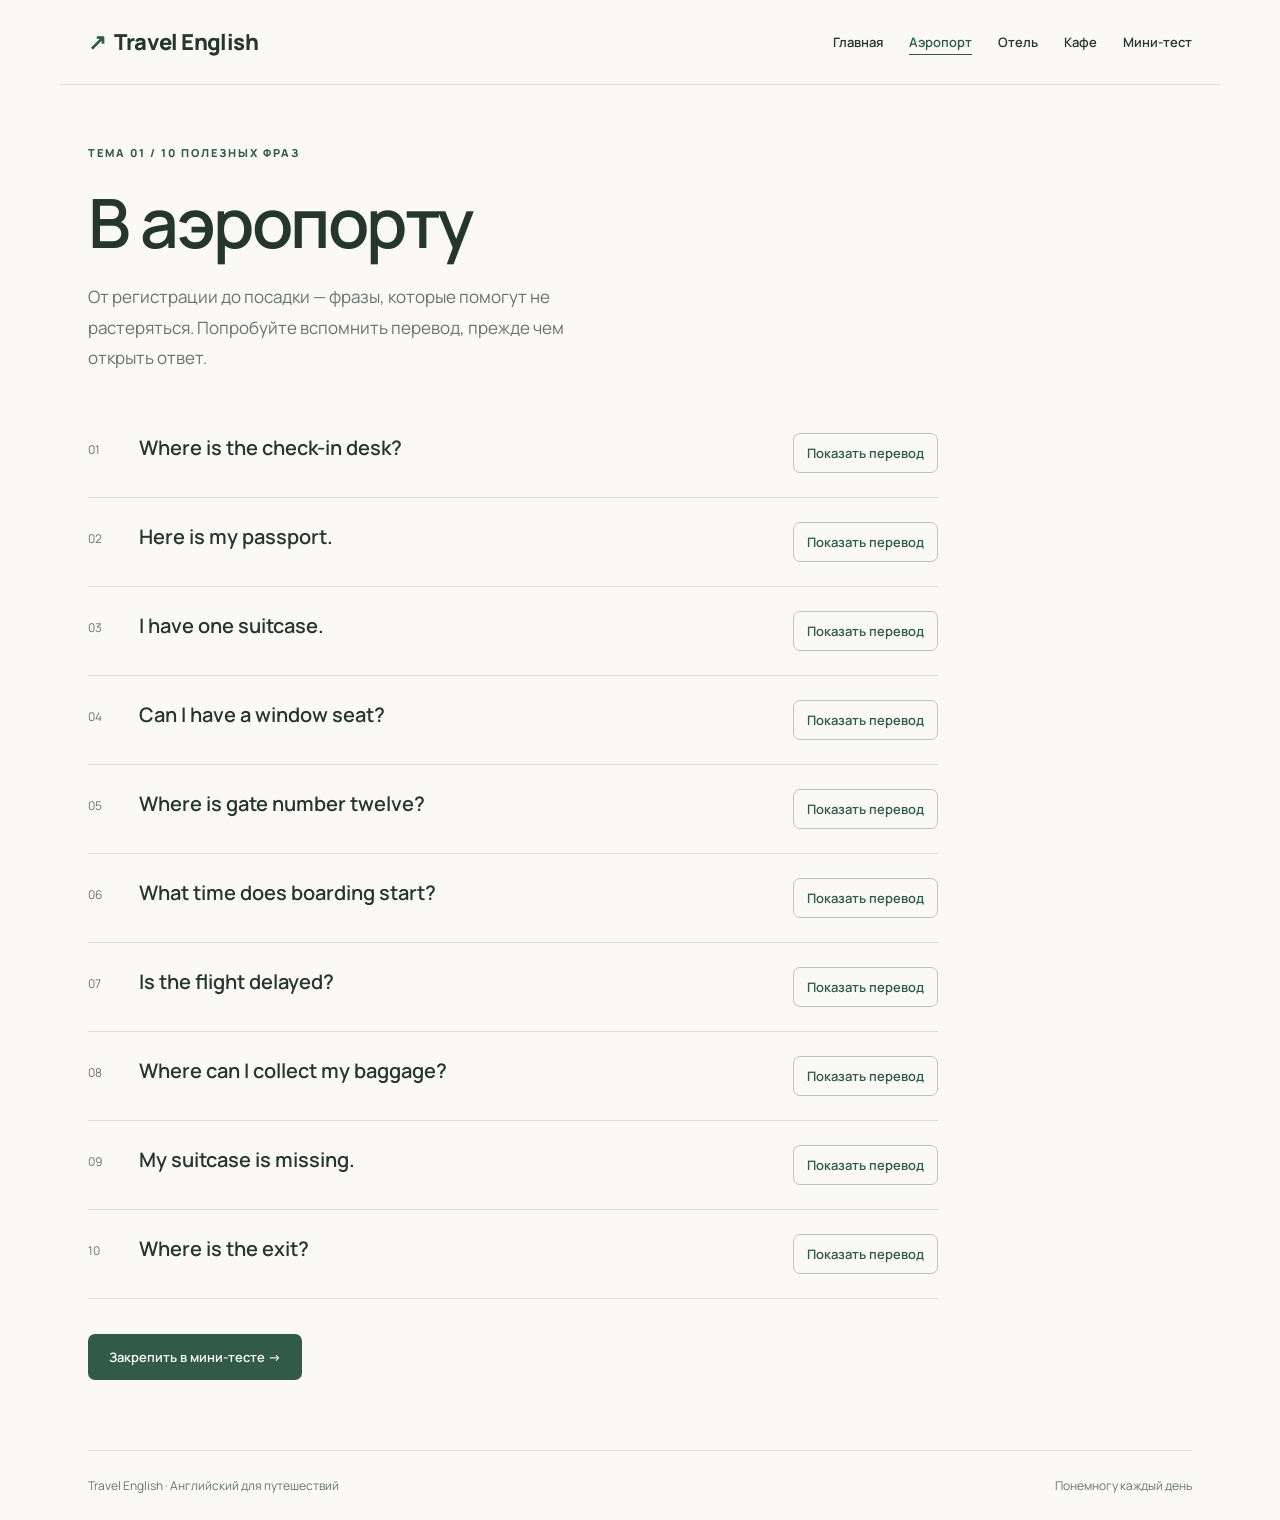
==== airport.html @ 68a7981a "Publish Travel English website" ====
<!doctype html><html lang="ru"><head><meta charset="utf-8"><meta name="viewport" content="width=device-width,initial-scale=1"><meta name="description" content="Полезные английские фразы для путешествий с переводом и мини-тестом."><title>В аэропорту · Travel English</title><link rel="stylesheet" href="style.css"><script src="analytics.js" defer></script><script src="app.js" defer></script></head><body><header><a class="brand" href="index.html"><span>↗</span>Travel English</a><nav aria-label="Главная навигация"><a href="index.html">Главная</a><a href="airport.html" aria-current="page">Аэропорт</a><a href="hotel.html">Отель</a><a href="cafe.html">Кафе</a><a href="quiz.html">Мини-тест</a></nav></header><main><span class="eyebrow">Тема 01 / 10 полезных фраз</span><h1>В аэропорту</h1><p class="lead">От регистрации до посадки — фразы, которые помогут не растеряться. Попробуйте вспомнить перевод, прежде чем открыть ответ.</p><div class="phrase-list"><article class="phrase"><span class="n">01</span><div><div class="english" lang="en">Where is the check-in desk?</div><div class="translation" id="translation-1" hidden>Где стойка регистрации?</div></div><button type="button" data-translation="translation-1" data-phrase="airport-1" aria-controls="translation-1" aria-expanded="false">Показать перевод</button></article><article class="phrase"><span class="n">02</span><div><div class="english" lang="en">Here is my passport.</div><div class="translation" id="translation-2" hidden>Вот мой паспорт.</div></div><button type="button" data-translation="translation-2" data-phrase="airport-2" aria-controls="translation-2" aria-expanded="false">Показать перевод</button></article><article class="phrase"><span class="n">03</span><div><div class="english" lang="en">I have one suitcase.</div><div class="translation" id="translation-3" hidden>У меня один чемодан.</div></div><button type="button" data-translation="translation-3" data-phrase="airport-3" aria-controls="translation-3" aria-expanded="false">Показать перевод</button></article><article class="phrase"><span class="n">04</span><div><div class="english" lang="en">Can I have a window seat?</div><div class="translation" id="translation-4" hidden>Можно место у окна?</div></div><button type="button" data-translation="translation-4" data-phrase="airport-4" aria-controls="translation-4" aria-expanded="false">Показать перевод</button></article><article class="phrase"><span class="n">05</span><div><div class="english" lang="en">Where is gate number twelve?</div><div class="translation" id="translation-5" hidden>Где выход номер двенадцать?</div></div><button type="button" data-translation="translation-5" data-phrase="airport-5" aria-controls="translation-5" aria-expanded="false">Показать перевод</button></article><article class="phrase"><span class="n">06</span><div><div class="english" lang="en">What time does boarding start?</div><div class="translation" id="translation-6" hidden>Во сколько начинается посадка?</div></div><button type="button" data-translation="translation-6" data-phrase="airport-6" aria-controls="translation-6" aria-expanded="false">Показать перевод</button></article><article class="phrase"><span class="n">07</span><div><div class="english" lang="en">Is the flight delayed?</div><div class="translation" id="translation-7" hidden>Рейс задерживается?</div></div><button type="button" data-translation="translation-7" data-phrase="airport-7" aria-controls="translation-7" aria-expanded="false">Показать перевод</button></article><article class="phrase"><span class="n">08</span><div><div class="english" lang="en">Where can I collect my baggage?</div><div class="translation" id="translation-8" hidden>Где я могу получить багаж?</div></div><button type="button" data-translation="translation-8" data-phrase="airport-8" aria-controls="translation-8" aria-expanded="false">Показать перевод</button></article><article class="phrase"><span class="n">09</span><div><div class="english" lang="en">My suitcase is missing.</div><div class="translation" id="translation-9" hidden>Мой чемодан пропал.</div></div><button type="button" data-translation="translation-9" data-phrase="airport-9" aria-controls="translation-9" aria-expanded="false">Показать перевод</button></article><article class="phrase"><span class="n">10</span><div><div class="english" lang="en">Where is the exit?</div><div class="translation" id="translation-10" hidden>Где выход?</div></div><button type="button" data-translation="translation-10" data-phrase="airport-10" aria-controls="translation-10" aria-expanded="false">Показать перевод</button></article></div><a class="button" href="quiz.html">Закрепить в мини-тесте →</a></main><footer><span>Travel English · Английский для путешествий</span><span>Понемногу каждый день</span></footer></body></html>
---- style.css ----
@import url('https://fonts.googleapis.com/css2?family=Manrope:wght@400;500;600;700;800&display=swap');:root{--ink:#25362e;--muted:#68746b;--paper:#faf9f5;--green:#315b46;--line:#dedfd5}*{box-sizing:border-box}body{margin:0;background:var(--paper);color:var(--ink);font-family:Manrope,Arial,sans-serif}a{color:inherit;text-decoration:none}header{max-width:1160px;margin:auto;padding:27px 28px;display:flex;align-items:center;justify-content:space-between;border-bottom:1px solid var(--line);gap:24px}.brand{font-weight:800;letter-spacing:-.6px;font-size:22px}.brand span{color:var(--green);margin-right:9px}nav{display:flex;gap:26px;font-size:13px;font-weight:600;flex-wrap:wrap}nav a[aria-current]{color:var(--green);text-decoration:underline;text-underline-offset:7px}main{max-width:1160px;margin:auto;padding:55px 28px 70px}.eyebrow{text-transform:uppercase;letter-spacing:2px;font-size:11px;font-weight:800;color:var(--green)}h1{font-size:clamp(36px,5.7vw,68px);line-height:1.12;letter-spacing:-2.5px;font-weight:600;margin:22px 0}h2{font-size:30px;font-weight:600;letter-spacing:-1px}.lead{font-size:17px;line-height:1.8;color:var(--muted);max-width:540px}.hero{display:grid;grid-template-columns:1.25fr 1fr;gap:65px;align-items:center;padding:20px 0 70px}.button,button{background:var(--green);color:white;border:0;border-radius:7px;padding:14px 21px;font:600 13px Manrope,Arial;cursor:pointer;display:inline-block}.button:hover,button:hover{background:#224332}button:focus-visible,a:focus-visible{outline:3px solid #dfad51;outline-offset:4px}.hero .button{margin-top:18px}.passport{background:#e6ecdf;border-radius:120px 120px 16px 16px;padding:55px 35px 35px;min-height:345px;position:relative;transform:rotate(3deg);text-align:center}.passport .plane{font-size:90px;color:var(--green)}.passport .ticket{background:var(--paper);padding:22px;margin-top:30px;text-align:left;border-radius:9px;border:1px dashed #b1bba6;transform:rotate(-5deg)}.ticket strong{display:block;font-size:22px;margin:10px 0}.ticket small{font-size:10px;letter-spacing:2px}.section-top{display:flex;justify-content:space-between;align-items:center;border-top:1px solid var(--line);padding-top:24px}.section-top span,.small{font-size:13px;color:var(--muted)}.cards{display:grid;grid-template-columns:repeat(3,1fr);gap:20px;margin:22px 0 45px}.card{border:1px solid var(--line);border-radius:10px;padding:27px;transition:transform .2s,background .2s}.card:hover{transform:translateY(-4px);background:#f0f2e9}.card .icon{font-size:34px;margin:23px 0}.card h3{font-size:23px;font-weight:600;margin:15px 0}.card p{font-size:14px;line-height:1.7;color:var(--muted);min-height:65px}.card .link{font-size:13px;font-weight:700}.test-banner{background:#e9edde;border-radius:10px;padding:30px;display:flex;gap:24px;justify-content:space-between;align-items:center}.test-banner h2{margin:0 0 10px}.test-banner p{margin:0;color:var(--muted);line-height:1.6}footer{max-width:1104px;margin:auto;padding:26px 0;border-top:1px solid var(--line);display:flex;justify-content:space-between;font-size:12px;color:var(--muted)}.phrase-list{max-width:850px;margin:35px 0}.phrase{display:grid;grid-template-columns:35px 1fr auto;gap:16px;padding:24px 0;border-bottom:1px solid var(--line);align-items:start}.phrase .n{font-size:12px;color:var(--muted);padding-top:8px}.english{font-size:20px;font-weight:600;line-height:1.5}.translation{color:var(--muted);margin-top:10px;line-height:1.5}.phrase button{background:transparent;color:var(--green);border:1px solid #bbc7b6;padding:10px 13px;white-space:nowrap}.phrase button:hover{background:#e9edde}.quiz{max-width:730px;margin-top:35px}.question{border-bottom:1px solid var(--line);padding:20px 0}.question h3{font-size:18px}.option{display:block;border:1px solid var(--line);border-radius:6px;padding:14px;margin:10px 0;cursor:pointer;font-size:14px}.option:has(input:checked){border-color:var(--green);background:#e9edde}.option input{margin-right:12px;accent-color:var(--green)}.result{margin-top:25px;padding:22px;background:#e9edde;border-radius:8px;line-height:1.8}.error{color:#9b3535} [hidden]{display:none!important}@media(max-width:760px){header{align-items:flex-start;flex-direction:column;gap:18px}nav{gap:18px}.hero{grid-template-columns:1fr;gap:30px;padding-bottom:35px}.passport{min-height:260px;max-width:360px;margin:auto;width:100%}.passport .plane{font-size:65px}.cards{grid-template-columns:1fr}.card p{min-height:0}.test-banner{align-items:flex-start;flex-direction:column}.phrase{grid-template-columns:24px 1fr}.phrase button{grid-column:2;justify-self:start}footer{margin:0 28px;gap:20px}main{padding-top:30px}h1{letter-spacing:-1.5px}}
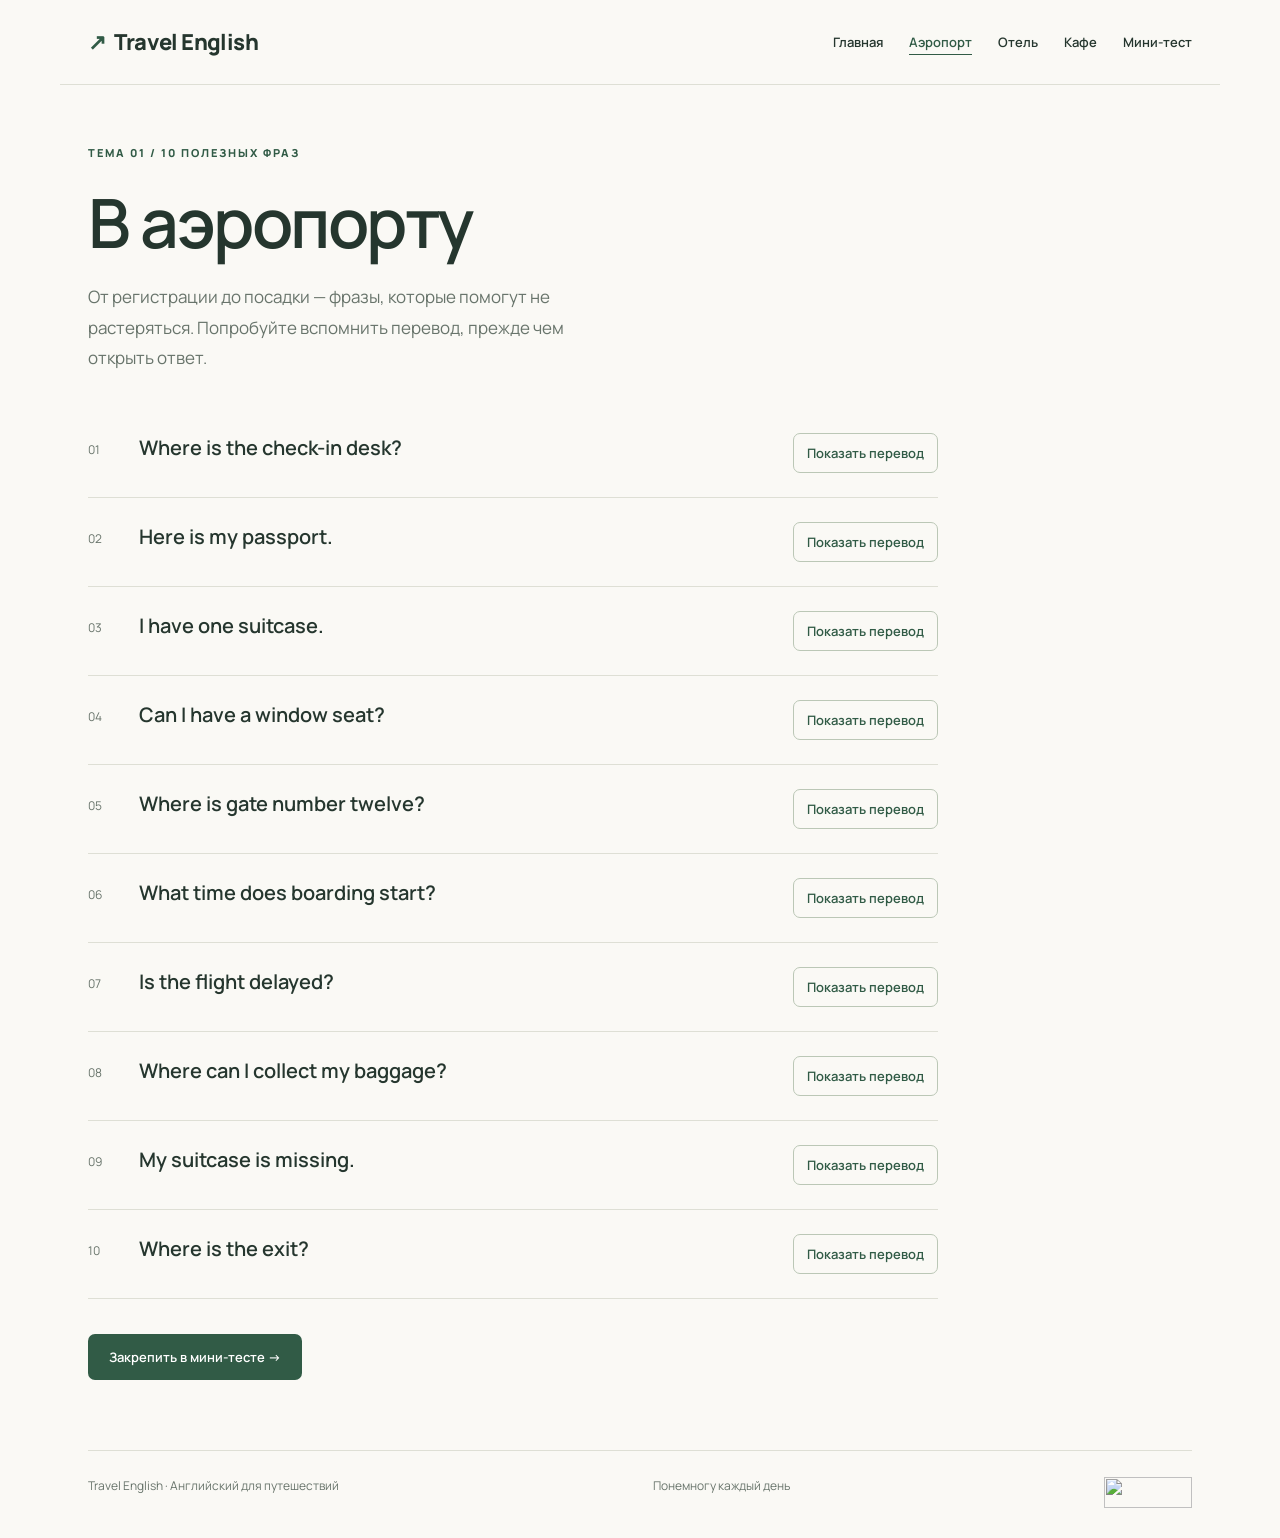
==== commit 09662aa9: "Add LiveInternet counter to all five pages" ====
--- a/airport.html
+++ b/airport.html
@@ -1 +1,10 @@
-<!doctype html><html lang="ru"><head><meta charset="utf-8"><meta name="viewport" content="width=device-width,initial-scale=1"><meta name="description" content="Полезные английские фразы для путешествий с переводом и мини-тестом."><title>В аэропорту · Travel English</title><link rel="stylesheet" href="style.css"><script src="analytics.js" defer></script><script src="app.js" defer></script></head><body><header><a class="brand" href="index.html"><span>↗</span>Travel English</a><nav aria-label="Главная навигация"><a href="index.html">Главная</a><a href="airport.html" aria-current="page">Аэропорт</a><a href="hotel.html">Отель</a><a href="cafe.html">Кафе</a><a href="quiz.html">Мини-тест</a></nav></header><main><span class="eyebrow">Тема 01 / 10 полезных фраз</span><h1>В аэропорту</h1><p class="lead">От регистрации до посадки — фразы, которые помогут не растеряться. Попробуйте вспомнить перевод, прежде чем открыть ответ.</p><div class="phrase-list"><article class="phrase"><span class="n">01</span><div><div class="english" lang="en">Where is the check-in desk?</div><div class="translation" id="translation-1" hidden>Где стойка регистрации?</div></div><button type="button" data-translation="translation-1" data-phrase="airport-1" aria-controls="translation-1" aria-expanded="false">Показать перевод</button></article><article class="phrase"><span class="n">02</span><div><div class="english" lang="en">Here is my passport.</div><div class="translation" id="translation-2" hidden>Вот мой паспорт.</div></div><button type="button" data-translation="translation-2" data-phrase="airport-2" aria-controls="translation-2" aria-expanded="false">Показать перевод</button></article><article class="phrase"><span class="n">03</span><div><div class="english" lang="en">I have one suitcase.</div><div class="translation" id="translation-3" hidden>У меня один чемодан.</div></div><button type="button" data-translation="translation-3" data-phrase="airport-3" aria-controls="translation-3" aria-expanded="false">Показать перевод</button></article><article class="phrase"><span class="n">04</span><div><div class="english" lang="en">Can I have a window seat?</div><div class="translation" id="translation-4" hidden>Можно место у окна?</div></div><button type="button" data-translation="translation-4" data-phrase="airport-4" aria-controls="translation-4" aria-expanded="false">Показать перевод</button></article><article class="phrase"><span class="n">05</span><div><div class="english" lang="en">Where is gate number twelve?</div><div class="translation" id="translation-5" hidden>Где выход номер двенадцать?</div></div><button type="button" data-translation="translation-5" data-phrase="airport-5" aria-controls="translation-5" aria-expanded="false">Показать перевод</button></article><article class="phrase"><span class="n">06</span><div><div class="english" lang="en">What time does boarding start?</div><div class="translation" id="translation-6" hidden>Во сколько начинается посадка?</div></div><button type="button" data-translation="translation-6" data-phrase="airport-6" aria-controls="translation-6" aria-expanded="false">Показать перевод</button></article><article class="phrase"><span class="n">07</span><div><div class="english" lang="en">Is the flight delayed?</div><div class="translation" id="translation-7" hidden>Рейс задерживается?</div></div><button type="button" data-translation="translation-7" data-phrase="airport-7" aria-controls="translation-7" aria-expanded="false">Показать перевод</button></article><article class="phrase"><span class="n">08</span><div><div class="english" lang="en">Where can I collect my baggage?</div><div class="translation" id="translation-8" hidden>Где я могу получить багаж?</div></div><button type="button" data-translation="translation-8" data-phrase="airport-8" aria-controls="translation-8" aria-expanded="false">Показать перевод</button></article><article class="phrase"><span class="n">09</span><div><div class="english" lang="en">My suitcase is missing.</div><div class="translation" id="translation-9" hidden>Мой чемодан пропал.</div></div><button type="button" data-translation="translation-9" data-phrase="airport-9" aria-controls="translation-9" aria-expanded="false">Показать перевод</button></article><article class="phrase"><span class="n">10</span><div><div class="english" lang="en">Where is the exit?</div><div class="translation" id="translation-10" hidden>Где выход?</div></div><button type="button" data-translation="translation-10" data-phrase="airport-10" aria-controls="translation-10" aria-expanded="false">Показать перевод</button></article></div><a class="button" href="quiz.html">Закрепить в мини-тесте →</a></main><footer><span>Travel English · Английский для путешествий</span><span>Понемногу каждый день</span></footer></body></html>+<!doctype html><html lang="ru"><head><meta charset="utf-8"><meta name="viewport" content="width=device-width,initial-scale=1"><meta name="description" content="Полезные английские фразы для путешествий с переводом и мини-тестом."><title>В аэропорту · Travel English</title><link rel="stylesheet" href="style.css"><script src="analytics.js" defer></script><script src="app.js" defer></script></head><body><header><a class="brand" href="index.html"><span>↗</span>Travel English</a><nav aria-label="Главная навигация"><a href="index.html">Главная</a><a href="airport.html" aria-current="page">Аэропорт</a><a href="hotel.html">Отель</a><a href="cafe.html">Кафе</a><a href="quiz.html">Мини-тест</a></nav></header><main><span class="eyebrow">Тема 01 / 10 полезных фраз</span><h1>В аэропорту</h1><p class="lead">От регистрации до посадки — фразы, которые помогут не растеряться. Попробуйте вспомнить перевод, прежде чем открыть ответ.</p><div class="phrase-list"><article class="phrase"><span class="n">01</span><div><div class="english" lang="en">Where is the check-in desk?</div><div class="translation" id="translation-1" hidden>Где стойка регистрации?</div></div><button type="button" data-translation="translation-1" data-phrase="airport-1" aria-controls="translation-1" aria-expanded="false">Показать перевод</button></article><article class="phrase"><span class="n">02</span><div><div class="english" lang="en">Here is my passport.</div><div class="translation" id="translation-2" hidden>Вот мой паспорт.</div></div><button type="button" data-translation="translation-2" data-phrase="airport-2" aria-controls="translation-2" aria-expanded="false">Показать перевод</button></article><article class="phrase"><span class="n">03</span><div><div class="english" lang="en">I have one suitcase.</div><div class="translation" id="translation-3" hidden>У меня один чемодан.</div></div><button type="button" data-translation="translation-3" data-phrase="airport-3" aria-controls="translation-3" aria-expanded="false">Показать перевод</button></article><article class="phrase"><span class="n">04</span><div><div class="english" lang="en">Can I have a window seat?</div><div class="translation" id="translation-4" hidden>Можно место у окна?</div></div><button type="button" data-translation="translation-4" data-phrase="airport-4" aria-controls="translation-4" aria-expanded="false">Показать перевод</button></article><article class="phrase"><span class="n">05</span><div><div class="english" lang="en">Where is gate number twelve?</div><div class="translation" id="translation-5" hidden>Где выход номер двенадцать?</div></div><button type="button" data-translation="translation-5" data-phrase="airport-5" aria-controls="translation-5" aria-expanded="false">Показать перевод</button></article><article class="phrase"><span class="n">06</span><div><div class="english" lang="en">What time does boarding start?</div><div class="translation" id="translation-6" hidden>Во сколько начинается посадка?</div></div><button type="button" data-translation="translation-6" data-phrase="airport-6" aria-controls="translation-6" aria-expanded="false">Показать перевод</button></article><article class="phrase"><span class="n">07</span><div><div class="english" lang="en">Is the flight delayed?</div><div class="translation" id="translation-7" hidden>Рейс задерживается?</div></div><button type="button" data-translation="translation-7" data-phrase="airport-7" aria-controls="translation-7" aria-expanded="false">Показать перевод</button></article><article class="phrase"><span class="n">08</span><div><div class="english" lang="en">Where can I collect my baggage?</div><div class="translation" id="translation-8" hidden>Где я могу получить багаж?</div></div><button type="button" data-translation="translation-8" data-phrase="airport-8" aria-controls="translation-8" aria-expanded="false">Показать перевод</button></article><article class="phrase"><span class="n">09</span><div><div class="english" lang="en">My suitcase is missing.</div><div class="translation" id="translation-9" hidden>Мой чемодан пропал.</div></div><button type="button" data-translation="translation-9" data-phrase="airport-9" aria-controls="translation-9" aria-expanded="false">Показать перевод</button></article><article class="phrase"><span class="n">10</span><div><div class="english" lang="en">Where is the exit?</div><div class="translation" id="translation-10" hidden>Где выход?</div></div><button type="button" data-translation="translation-10" data-phrase="airport-10" aria-controls="translation-10" aria-expanded="false">Показать перевод</button></article></div><a class="button" href="quiz.html">Закрепить в мини-тесте →</a></main><footer><span>Travel English · Английский для путешествий</span><span>Понемногу каждый день</span><!--LiveInternet counter--><a href="https://www.liveinternet.ru/click;travel-english-dluba21"
+target="_blank"><img id="licnt20DE" width="88" height="31" style="border:0" 
+title="LiveInternet: показано число просмотров и посетителей за 24 часа"
+src="[data-uri]"
+alt=""/></a><script>(function(d,s){d.getElementById("licnt20DE").src=
+"https://counter.yadro.ru/hit;travel-english-dluba21?t52.6;r"+escape(d.referrer)+
+((typeof(s)=="undefined")?"":";s"+s.width+"*"+s.height+"*"+
+(s.colorDepth?s.colorDepth:s.pixelDepth))+";u"+escape(d.URL)+
+";h"+escape(d.title.substring(0,150))+";"+Math.random()})
+(document,screen)</script><!--/LiveInternet--></footer></body></html>
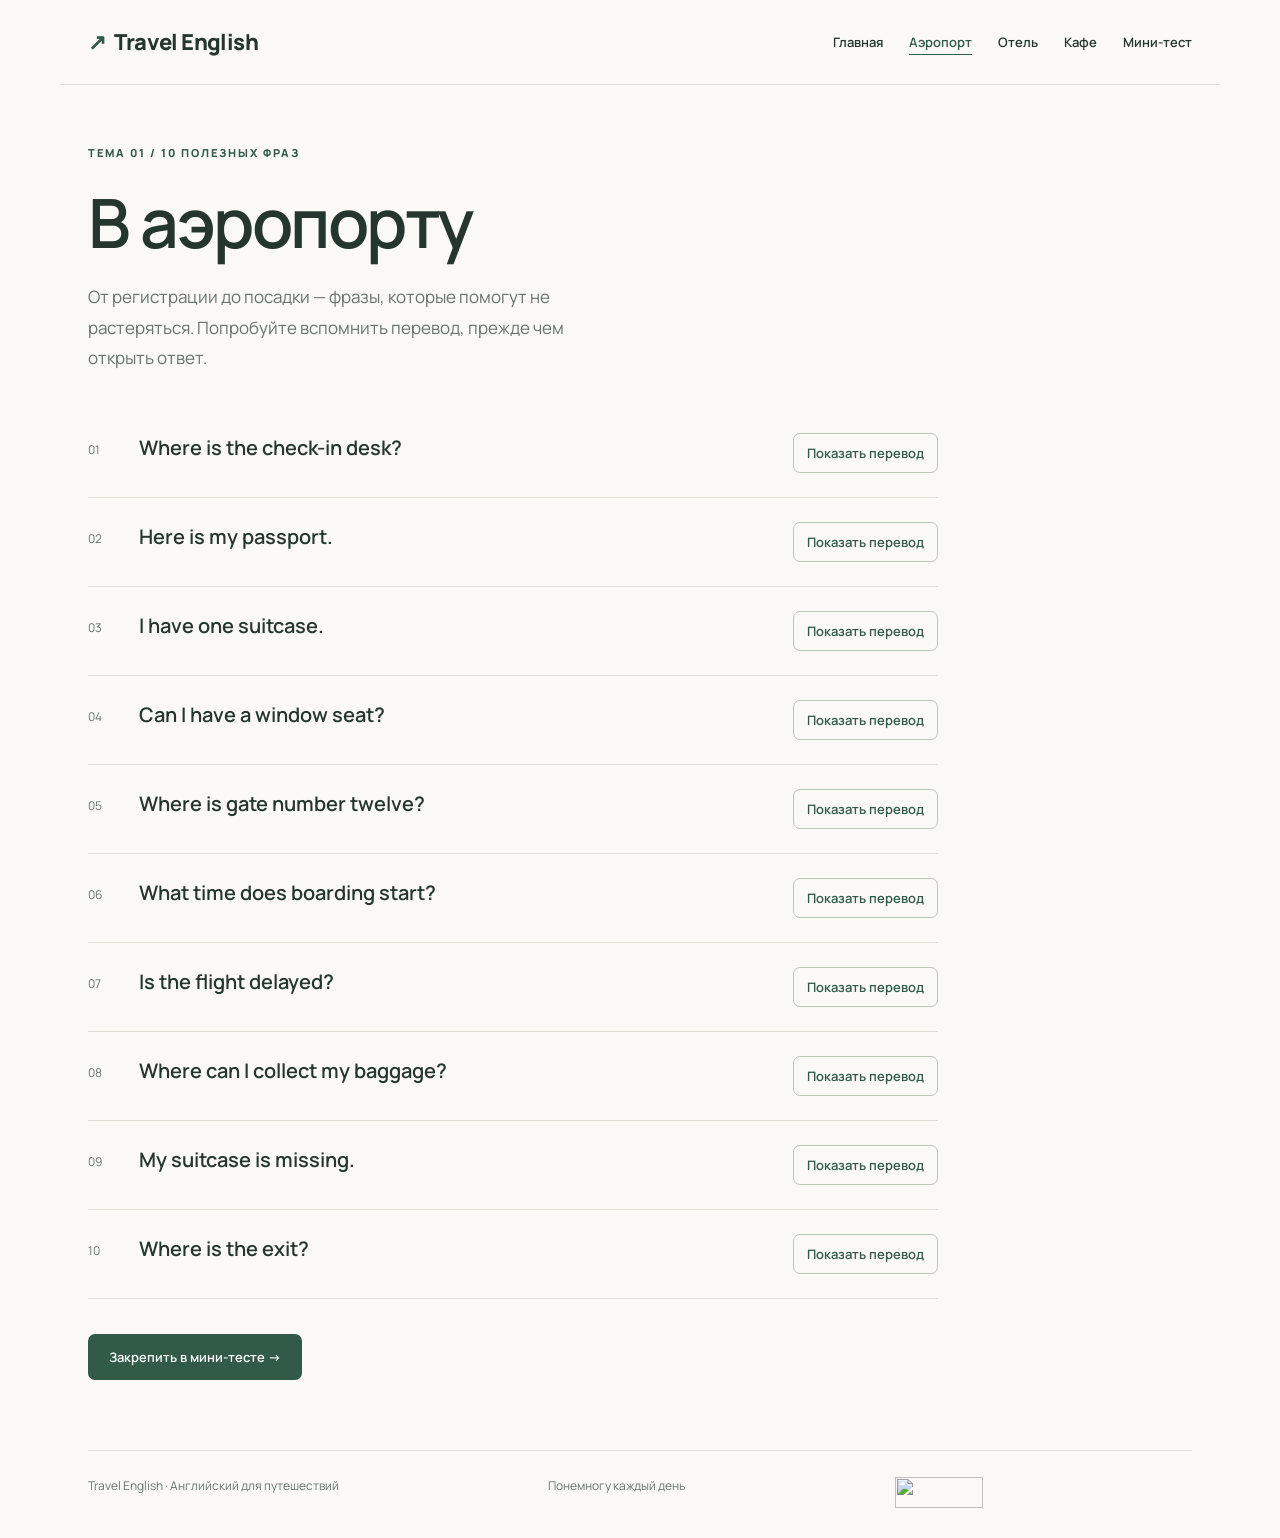
==== commit a5f85c6a: "Connect SberAds and MyTracker with learning goals" ====
--- a/airport.html
+++ b/airport.html
@@ -1,4 +1,12 @@
-<!doctype html><html lang="ru"><head><meta charset="utf-8"><meta name="viewport" content="width=device-width,initial-scale=1"><meta name="description" content="Полезные английские фразы для путешествий с переводом и мини-тестом."><title>В аэропорту · Travel English</title><link rel="stylesheet" href="style.css"><script src="analytics.js" defer></script><script src="app.js" defer></script></head><body><header><a class="brand" href="index.html"><span>↗</span>Travel English</a><nav aria-label="Главная навигация"><a href="index.html">Главная</a><a href="airport.html" aria-current="page">Аэропорт</a><a href="hotel.html">Отель</a><a href="cafe.html">Кафе</a><a href="quiz.html">Мини-тест</a></nav></header><main><span class="eyebrow">Тема 01 / 10 полезных фраз</span><h1>В аэропорту</h1><p class="lead">От регистрации до посадки — фразы, которые помогут не растеряться. Попробуйте вспомнить перевод, прежде чем открыть ответ.</p><div class="phrase-list"><article class="phrase"><span class="n">01</span><div><div class="english" lang="en">Where is the check-in desk?</div><div class="translation" id="translation-1" hidden>Где стойка регистрации?</div></div><button type="button" data-translation="translation-1" data-phrase="airport-1" aria-controls="translation-1" aria-expanded="false">Показать перевод</button></article><article class="phrase"><span class="n">02</span><div><div class="english" lang="en">Here is my passport.</div><div class="translation" id="translation-2" hidden>Вот мой паспорт.</div></div><button type="button" data-translation="translation-2" data-phrase="airport-2" aria-controls="translation-2" aria-expanded="false">Показать перевод</button></article><article class="phrase"><span class="n">03</span><div><div class="english" lang="en">I have one suitcase.</div><div class="translation" id="translation-3" hidden>У меня один чемодан.</div></div><button type="button" data-translation="translation-3" data-phrase="airport-3" aria-controls="translation-3" aria-expanded="false">Показать перевод</button></article><article class="phrase"><span class="n">04</span><div><div class="english" lang="en">Can I have a window seat?</div><div class="translation" id="translation-4" hidden>Можно место у окна?</div></div><button type="button" data-translation="translation-4" data-phrase="airport-4" aria-controls="translation-4" aria-expanded="false">Показать перевод</button></article><article class="phrase"><span class="n">05</span><div><div class="english" lang="en">Where is gate number twelve?</div><div class="translation" id="translation-5" hidden>Где выход номер двенадцать?</div></div><button type="button" data-translation="translation-5" data-phrase="airport-5" aria-controls="translation-5" aria-expanded="false">Показать перевод</button></article><article class="phrase"><span class="n">06</span><div><div class="english" lang="en">What time does boarding start?</div><div class="translation" id="translation-6" hidden>Во сколько начинается посадка?</div></div><button type="button" data-translation="translation-6" data-phrase="airport-6" aria-controls="translation-6" aria-expanded="false">Показать перевод</button></article><article class="phrase"><span class="n">07</span><div><div class="english" lang="en">Is the flight delayed?</div><div class="translation" id="translation-7" hidden>Рейс задерживается?</div></div><button type="button" data-translation="translation-7" data-phrase="airport-7" aria-controls="translation-7" aria-expanded="false">Показать перевод</button></article><article class="phrase"><span class="n">08</span><div><div class="english" lang="en">Where can I collect my baggage?</div><div class="translation" id="translation-8" hidden>Где я могу получить багаж?</div></div><button type="button" data-translation="translation-8" data-phrase="airport-8" aria-controls="translation-8" aria-expanded="false">Показать перевод</button></article><article class="phrase"><span class="n">09</span><div><div class="english" lang="en">My suitcase is missing.</div><div class="translation" id="translation-9" hidden>Мой чемодан пропал.</div></div><button type="button" data-translation="translation-9" data-phrase="airport-9" aria-controls="translation-9" aria-expanded="false">Показать перевод</button></article><article class="phrase"><span class="n">10</span><div><div class="english" lang="en">Where is the exit?</div><div class="translation" id="translation-10" hidden>Где выход?</div></div><button type="button" data-translation="translation-10" data-phrase="airport-10" aria-controls="translation-10" aria-expanded="false">Показать перевод</button></article></div><a class="button" href="quiz.html">Закрепить в мини-тесте →</a></main><footer><span>Travel English · Английский для путешествий</span><span>Понемногу каждый день</span><!--LiveInternet counter--><a href="https://www.liveinternet.ru/click;travel-english-dluba21"
+<!doctype html><html lang="ru"><head><meta charset="utf-8"><meta name="viewport" content="width=device-width,initial-scale=1"><meta name="description" content="Полезные английские фразы для путешествий с переводом и мини-тестом."><title>В аэропорту · Travel English</title><link rel="stylesheet" href="style.css"><script src="analytics.js" defer></script><script src="app.js" defer></script></head><body><!-- Top100 (Kraken) Counter -->
+<script>(function(w,d,c){(w[c]=w[c]||[]).push(function(){try{w.top100Counter=new top100({project:7752724});w.top100Counter.drawLogoTo('top100_widget');}catch(e){}});var n=d.getElementsByTagName('script')[0],s=d.createElement('script');s.type='text/javascript';s.async=true;s.src='https://st.top100.ru/top100/top100.js';n.parentNode.insertBefore(s,n);})(window,document,'_top100q');</script>
+<noscript><img src="https://counter.rambler.ru/top100.cnt?pid=7752724" alt="Топ-100"></noscript>
+<!-- END Top100 (Kraken) Counter --><!-- Top.Mail.Ru counter -->
+<script type="text/javascript">
+var _tmr=window._tmr||(window._tmr=[]);
+_tmr.push({id:"3800811",type:"pageView",start:(new Date()).getTime()});
+(function(d,w,id){if(d.getElementById(id))return;var ts=d.createElement("script");ts.type="text/javascript";ts.async=true;ts.id=id;ts.src="https://top-fwz1.mail.ru/js/code.js";var f=function(){var s=d.getElementsByTagName("script")[0];s.parentNode.insertBefore(ts,s);};if(w.opera=="[object Opera]"){d.addEventListener("DOMContentLoaded",f,false);}else{f();}})(document,window,"tmr-code");
+</script><noscript><div><img src="https://top-fwz1.mail.ru/counter?id=3800811;js=na" style="position:absolute;left:-9999px;" alt="Top.Mail.Ru"></div></noscript><!-- /Top.Mail.Ru counter --><header><a class="brand" href="index.html"><span>↗</span>Travel English</a><nav aria-label="Главная навигация"><a href="index.html">Главная</a><a href="airport.html" aria-current="page">Аэропорт</a><a href="hotel.html">Отель</a><a href="cafe.html">Кафе</a><a href="quiz.html">Мини-тест</a></nav></header><main><span class="eyebrow">Тема 01 / 10 полезных фраз</span><h1>В аэропорту</h1><p class="lead">От регистрации до посадки — фразы, которые помогут не растеряться. Попробуйте вспомнить перевод, прежде чем открыть ответ.</p><div class="phrase-list"><article class="phrase"><span class="n">01</span><div><div class="english" lang="en">Where is the check-in desk?</div><div class="translation" id="translation-1" hidden>Где стойка регистрации?</div></div><button type="button" data-translation="translation-1" data-phrase="airport-1" aria-controls="translation-1" aria-expanded="false">Показать перевод</button></article><article class="phrase"><span class="n">02</span><div><div class="english" lang="en">Here is my passport.</div><div class="translation" id="translation-2" hidden>Вот мой паспорт.</div></div><button type="button" data-translation="translation-2" data-phrase="airport-2" aria-controls="translation-2" aria-expanded="false">Показать перевод</button></article><article class="phrase"><span class="n">03</span><div><div class="english" lang="en">I have one suitcase.</div><div class="translation" id="translation-3" hidden>У меня один чемодан.</div></div><button type="button" data-translation="translation-3" data-phrase="airport-3" aria-controls="translation-3" aria-expanded="false">Показать перевод</button></article><article class="phrase"><span class="n">04</span><div><div class="english" lang="en">Can I have a window seat?</div><div class="translation" id="translation-4" hidden>Можно место у окна?</div></div><button type="button" data-translation="translation-4" data-phrase="airport-4" aria-controls="translation-4" aria-expanded="false">Показать перевод</button></article><article class="phrase"><span class="n">05</span><div><div class="english" lang="en">Where is gate number twelve?</div><div class="translation" id="translation-5" hidden>Где выход номер двенадцать?</div></div><button type="button" data-translation="translation-5" data-phrase="airport-5" aria-controls="translation-5" aria-expanded="false">Показать перевод</button></article><article class="phrase"><span class="n">06</span><div><div class="english" lang="en">What time does boarding start?</div><div class="translation" id="translation-6" hidden>Во сколько начинается посадка?</div></div><button type="button" data-translation="translation-6" data-phrase="airport-6" aria-controls="translation-6" aria-expanded="false">Показать перевод</button></article><article class="phrase"><span class="n">07</span><div><div class="english" lang="en">Is the flight delayed?</div><div class="translation" id="translation-7" hidden>Рейс задерживается?</div></div><button type="button" data-translation="translation-7" data-phrase="airport-7" aria-controls="translation-7" aria-expanded="false">Показать перевод</button></article><article class="phrase"><span class="n">08</span><div><div class="english" lang="en">Where can I collect my baggage?</div><div class="translation" id="translation-8" hidden>Где я могу получить багаж?</div></div><button type="button" data-translation="translation-8" data-phrase="airport-8" aria-controls="translation-8" aria-expanded="false">Показать перевод</button></article><article class="phrase"><span class="n">09</span><div><div class="english" lang="en">My suitcase is missing.</div><div class="translation" id="translation-9" hidden>Мой чемодан пропал.</div></div><button type="button" data-translation="translation-9" data-phrase="airport-9" aria-controls="translation-9" aria-expanded="false">Показать перевод</button></article><article class="phrase"><span class="n">10</span><div><div class="english" lang="en">Where is the exit?</div><div class="translation" id="translation-10" hidden>Где выход?</div></div><button type="button" data-translation="translation-10" data-phrase="airport-10" aria-controls="translation-10" aria-expanded="false">Показать перевод</button></article></div><a class="button" href="quiz.html">Закрепить в мини-тесте →</a></main><footer><span>Travel English · Английский для путешествий</span><span>Понемногу каждый день</span><!--LiveInternet counter--><a href="https://www.liveinternet.ru/click;travel-english-dluba21"
 target="_blank"><img id="licnt20DE" width="88" height="31" style="border:0" 
 title="LiveInternet: показано число просмотров и посетителей за 24 часа"
 src="[data-uri]"
@@ -7,4 +15,4 @@
 ((typeof(s)=="undefined")?"":";s"+s.width+"*"+s.height+"*"+
 (s.colorDepth?s.colorDepth:s.pixelDepth))+";u"+escape(d.URL)+
 ";h"+escape(d.title.substring(0,150))+";"+Math.random()})
-(document,screen)</script><!--/LiveInternet--></footer></body></html>+(document,screen)</script><!--/LiveInternet--><span id="top100_widget"></span></footer></body></html>
